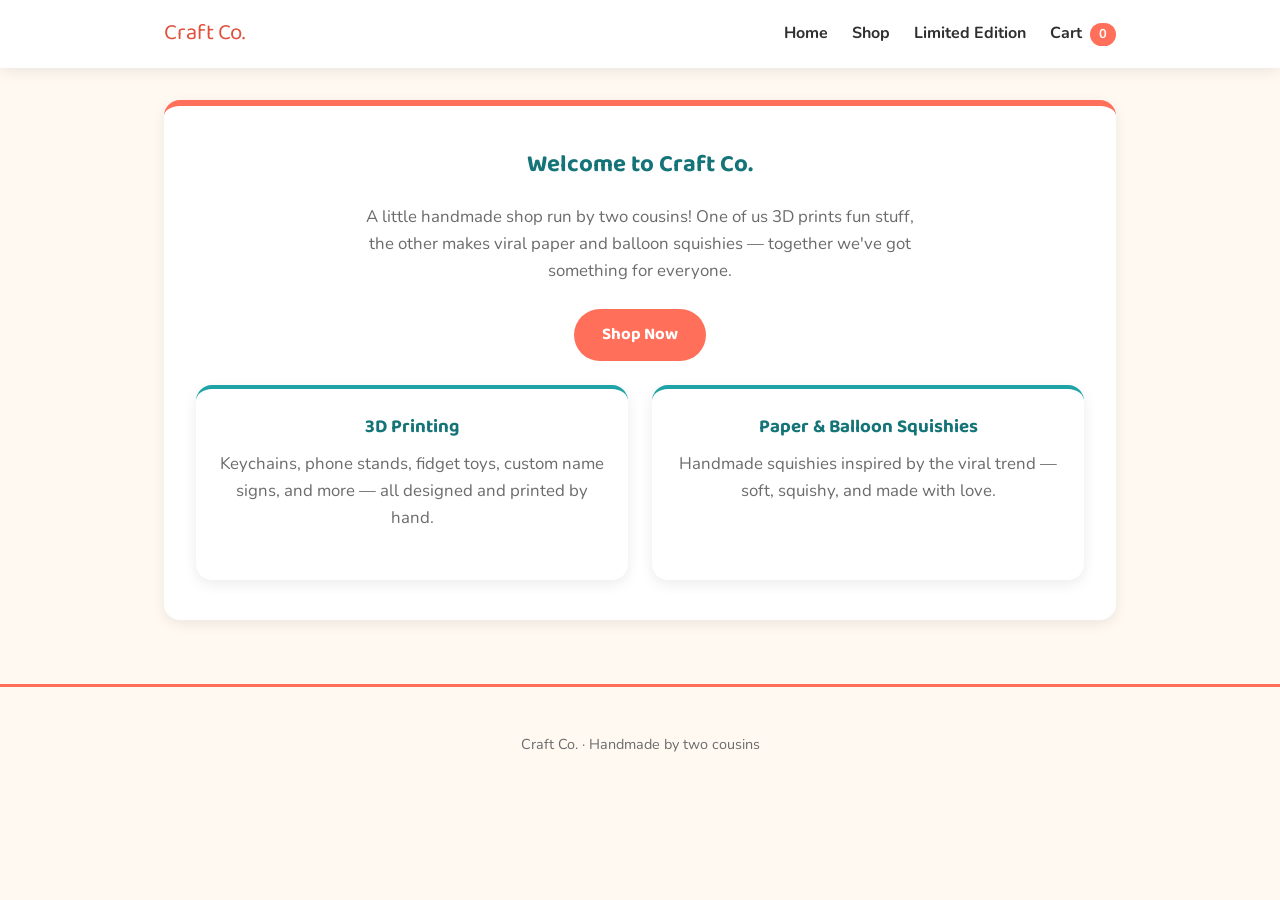
==== index.html @ 9175ce08 "Build Craft Co.: catalog, cart, order form, limited edition shelves, live hosting A craft business s" ====
<!DOCTYPE html>
<html lang="en">
<head>
  <meta charset="UTF-8" />
  <meta name="viewport" content="width=device-width, initial-scale=1.0" />
  <title>Craft Co.</title>
  <link rel="preconnect" href="https://fonts.googleapis.com" />
  <link href="https://fonts.googleapis.com/css2?family=Baloo+2:wght@600;700&family=Nunito:wght@400;700&display=swap" rel="stylesheet" />
  <link rel="stylesheet" href="style.css" />
</head>
<body>

  <header class="site-header">
    <div class="nav-inner">
      <a class="site-title" href="index.html">Craft Co.</a>
      <nav class="site-nav">
        <a href="index.html">Home</a>
        <a href="shop.html">Shop</a>
        <a href="limited.html">Limited Edition</a>
        <a href="order.html">Cart <span class="cart-badge cart-count">0</span></a>
      </nav>
    </div>
  </header>

  <main>
    <section class="hero">
      <h1>Welcome to Craft Co.</h1>
      <p>
        A little handmade shop run by two cousins! One of us 3D prints
        fun stuff, the other makes viral paper and balloon squishies —
        together we've got something for everyone.
      </p>
      <div class="hero-buttons">
        <a class="btn btn-primary" href="shop.html">Shop Now</a>
      </div>

      <div class="crafters-row">
        <div class="crafter-card">
          <h3>3D Printing</h3>
          <p>Keychains, phone stands, fidget toys, custom name signs, and more — all designed and printed by hand.</p>
        </div>
        <div class="crafter-card">
          <h3>Paper &amp; Balloon Squishies</h3>
          <p>Handmade squishies inspired by the viral trend — soft, squishy, and made with love.</p>
        </div>
      </div>
    </section>
  </main>

  <footer class="site-footer">
    <p>Craft Co. &middot; Handmade by two cousins</p>
  </footer>

  <script src="app.js"></script>
</body>
</html>
---- style.css ----
/* ──────────────────────────────────────────────
   COLORS & FONTS
   ────────────────────────────────────────────── */
:root {
  --teal: #1fa2a6;
  --teal-dark: #157477;
  --coral: #ff6f59;
  --coral-dark: #e0503c;
  --cream: #fff9f2;
  --white: #ffffff;
  --text: #2f2f2f;
  --text-light: #6b6b6b;
  --radius: 16px;
  --shadow: 0 4px 14px rgba(0, 0, 0, 0.08);
}

* {
  box-sizing: border-box;
}

body {
  margin: 0;
  font-family: "Nunito", sans-serif;
  background: var(--cream);
  color: var(--text);
  line-height: 1.6;
}

h1, h2, h3 {
  font-family: "Baloo 2", cursive;
  color: var(--teal-dark);
  margin-top: 0;
}

a {
  color: var(--teal-dark);
}

/* ── Header / Nav ── */
.site-header {
  background: var(--white);
  box-shadow: var(--shadow);
  position: sticky;
  top: 0;
  z-index: 10;
}

.nav-inner {
  max-width: 1000px;
  margin: 0 auto;
  padding: 1rem 1.5rem;
  display: flex;
  align-items: center;
  justify-content: space-between;
  flex-wrap: wrap;
  gap: 0.75rem;
}

.site-title {
  font-family: "Baloo 2", cursive;
  font-size: 1.4rem;
  color: var(--coral-dark);
  text-decoration: none;
}

.site-nav a {
  margin-left: 1.25rem;
  text-decoration: none;
  font-weight: 700;
  color: var(--text);
}

.site-nav a:hover {
  color: var(--coral);
}

.cart-badge {
  background: var(--coral);
  color: var(--white);
  border-radius: 999px;
  padding: 0.15rem 0.55rem;
  font-size: 0.8rem;
  margin-left: 0.3rem;
}

/* ── Buttons ── */
.btn {
  display: inline-block;
  padding: 0.8rem 1.75rem;
  border-radius: 999px;
  border: none;
  font-family: "Baloo 2", cursive;
  font-weight: 700;
  font-size: 1.05rem;
  cursor: pointer;
  text-decoration: none;
}

.btn-primary {
  background: var(--coral);
  color: var(--white);
}

.btn-secondary {
  background: var(--teal);
  color: var(--white);
}

.btn-small {
  padding: 0.45rem 1rem;
  font-size: 0.85rem;
}

/* ── Layout ── */
main {
  max-width: 1000px;
  margin: 0 auto;
  padding: 2rem 1.5rem 4rem;
}

.hero {
  text-align: center;
  background: var(--white);
  border-radius: var(--radius);
  box-shadow: var(--shadow);
  padding: 2.5rem 2rem;
  border-top: 6px solid var(--coral);
}

.hero p {
  color: var(--text-light);
  font-size: 1.05rem;
  max-width: 550px;
  margin: 0.5rem auto 1.5rem;
}

.hero-buttons {
  display: flex;
  gap: 1rem;
  justify-content: center;
  flex-wrap: wrap;
}

/* ── Crafters row ── */
.crafters-row {
  display: flex;
  gap: 1.5rem;
  flex-wrap: wrap;
  margin-top: 1.5rem;
}

.crafter-card {
  flex: 1 1 260px;
  background: var(--white);
  border-radius: var(--radius);
  box-shadow: var(--shadow);
  padding: 1.5rem;
  text-align: center;
  border-top: 4px solid var(--teal);
}

.crafter-card h3 {
  margin-bottom: 0.4rem;
}

/* ── Product grid ── */
.product-grid {
  display: grid;
  grid-template-columns: repeat(auto-fill, minmax(200px, 1fr));
  gap: 1.25rem;
  margin-top: 1.5rem;
}

.product-card {
  background: var(--white);
  border-radius: var(--radius);
  box-shadow: var(--shadow);
  padding: 1.25rem;
  text-align: center;
  border-top: 4px solid var(--coral);
}

.product-photo {
  width: 100%;
  aspect-ratio: 4 / 3;
  background: #f0f2f5;
  border: 2px dashed #d4d9e2;
  border-radius: 10px;
  display: flex;
  align-items: center;
  justify-content: center;
  color: #9aa1b8;
  font-size: 0.8rem;
  font-weight: 700;
  margin-bottom: 0.6rem;
}

.product-name {
  font-family: "Baloo 2", cursive;
  font-weight: 700;
  font-size: 1.05rem;
}

.product-maker {
  font-size: 0.8rem;
  color: var(--text-light);
  margin-bottom: 0.3rem;
}

.product-price {
  color: var(--coral-dark);
  font-weight: 700;
  margin: 0.3rem 0 0.8rem;
}

/* ── Limited Edition floating shelves ── */
.shelf {
  margin: 3.5rem 0 4.5rem;
}

.shelf-items {
  display: flex;
  gap: 2rem;
  justify-content: center;
  flex-wrap: wrap;
  padding: 0 1rem;
  position: relative;
  z-index: 2;
}

.shelf-item {
  width: 180px;
  text-align: center;
  transform: translateY(-6px);
}

.shelf-item .product-photo {
  margin-bottom: 0.5rem;
}

.limited-badge {
  display: inline-block;
  background: var(--coral);
  color: var(--white);
  font-size: 0.7rem;
  font-weight: 700;
  padding: 0.2rem 0.6rem;
  border-radius: 999px;
  margin-bottom: 0.5rem;
}

.shelf-bar {
  height: 18px;
  margin: -0.5rem 2rem 0;
  background: linear-gradient(180deg, var(--teal), var(--teal-dark));
  border-radius: 4px;
  box-shadow: 0 18px 20px -8px rgba(0, 0, 0, 0.35);
  position: relative;
  z-index: 1;
}

/* ── Cart / order page ── */
.cart-list {
  background: var(--white);
  border-radius: var(--radius);
  box-shadow: var(--shadow);
  padding: 1.5rem;
  margin-bottom: 1.5rem;
}

.cart-item {
  display: flex;
  align-items: center;
  justify-content: space-between;
  gap: 1rem;
  padding: 0.75rem 0;
  border-bottom: 2px dashed #eee;
}

.cart-item:last-child {
  border-bottom: none;
}

.cart-item-name {
  font-weight: 700;
}

.cart-item-controls {
  display: flex;
  align-items: center;
  gap: 0.5rem;
}

.qty-btn {
  width: 28px;
  height: 28px;
  border-radius: 50%;
  border: 2px solid var(--teal);
  background: var(--white);
  color: var(--teal-dark);
  font-weight: 700;
  cursor: pointer;
}

.cart-total {
  display: flex;
  justify-content: space-between;
  font-family: "Baloo 2", cursive;
  font-weight: 700;
  font-size: 1.2rem;
  padding-top: 1rem;
  border-top: 3px solid var(--teal);
}

.empty-state {
  text-align: center;
  color: var(--text-light);
  padding: 2rem;
}

.pay-note {
  background: #fff4e0;
  border: 2px dashed var(--coral);
  border-radius: var(--radius);
  padding: 1rem 1.25rem;
  font-weight: 700;
  text-align: center;
  margin-bottom: 1.5rem;
}

/* ── Forms ── */
form {
  background: var(--white);
  border-radius: var(--radius);
  box-shadow: var(--shadow);
  padding: 2rem;
}

.form-group {
  margin-bottom: 1.25rem;
}

.form-row {
  display: flex;
  gap: 1.25rem;
  flex-wrap: wrap;
}

.form-row .form-group {
  flex: 1 1 200px;
}

label {
  display: block;
  font-weight: 700;
  margin-bottom: 0.4rem;
}

input,
textarea,
select {
  width: 100%;
  padding: 0.65rem 0.75rem;
  border: 2px solid #dcdfe6;
  border-radius: 10px;
  font-family: "Nunito", sans-serif;
  font-size: 1rem;
}

input:focus,
textarea:focus,
select:focus {
  outline: none;
  border-color: var(--teal);
}

textarea {
  resize: vertical;
  min-height: 90px;
}

.form-error {
  color: var(--coral-dark);
  font-weight: 700;
  margin-top: 1rem;
}

.hidden {
  display: none !important;
}

/* ── Footer ── */
.site-footer {
  text-align: center;
  padding: 2rem 1.5rem;
  color: var(--text-light);
  font-size: 0.9rem;
  border-top: 3px solid var(--coral);
}

@media (max-width: 600px) {
  .nav-inner {
    flex-direction: column;
    align-items: flex-start;
  }

  .site-nav a {
    margin-left: 0;
    margin-right: 1rem;
  }
}
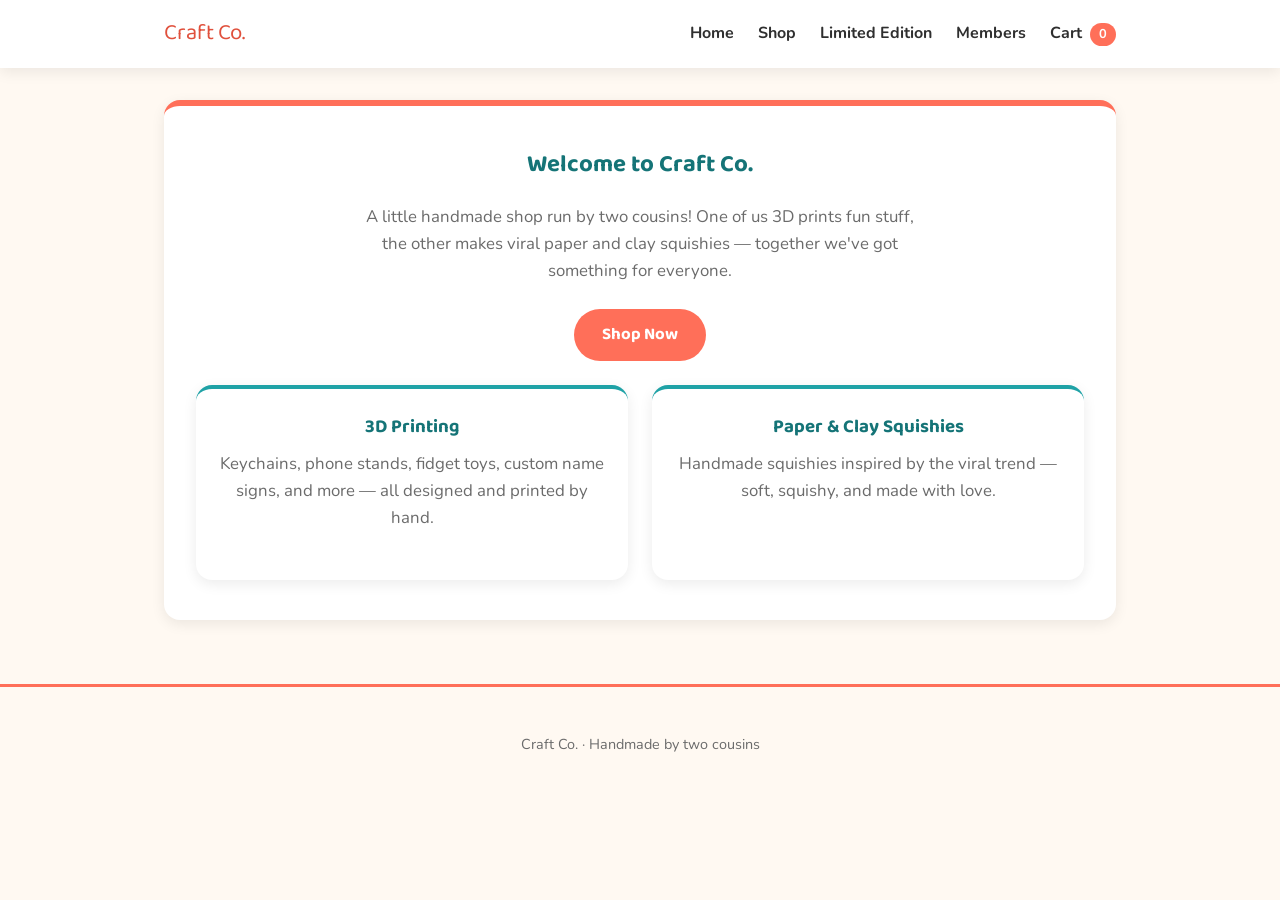
==== commit 6bad1b99: "Replace balloon squishies with clay and mystery dumpling squishies Removes both balloon-squishy prod" ====
--- a/index.html
+++ b/index.html
@@ -17,6 +17,7 @@
         <a href="index.html">Home</a>
         <a href="shop.html">Shop</a>
         <a href="limited.html">Limited Edition</a>
+        <a href="members.html">Members</a>
         <a href="order.html">Cart <span class="cart-badge cart-count">0</span></a>
       </nav>
     </div>
@@ -27,7 +28,7 @@
       <h1>Welcome to Craft Co.</h1>
       <p>
         A little handmade shop run by two cousins! One of us 3D prints
-        fun stuff, the other makes viral paper and balloon squishies —
+        fun stuff, the other makes viral paper and clay squishies —
         together we've got something for everyone.
       </p>
       <div class="hero-buttons">
@@ -40,7 +41,7 @@
           <p>Keychains, phone stands, fidget toys, custom name signs, and more — all designed and printed by hand.</p>
         </div>
         <div class="crafter-card">
-          <h3>Paper &amp; Balloon Squishies</h3>
+          <h3>Paper &amp; Clay Squishies</h3>
           <p>Handmade squishies inspired by the viral trend — soft, squishy, and made with love.</p>
         </div>
       </div>
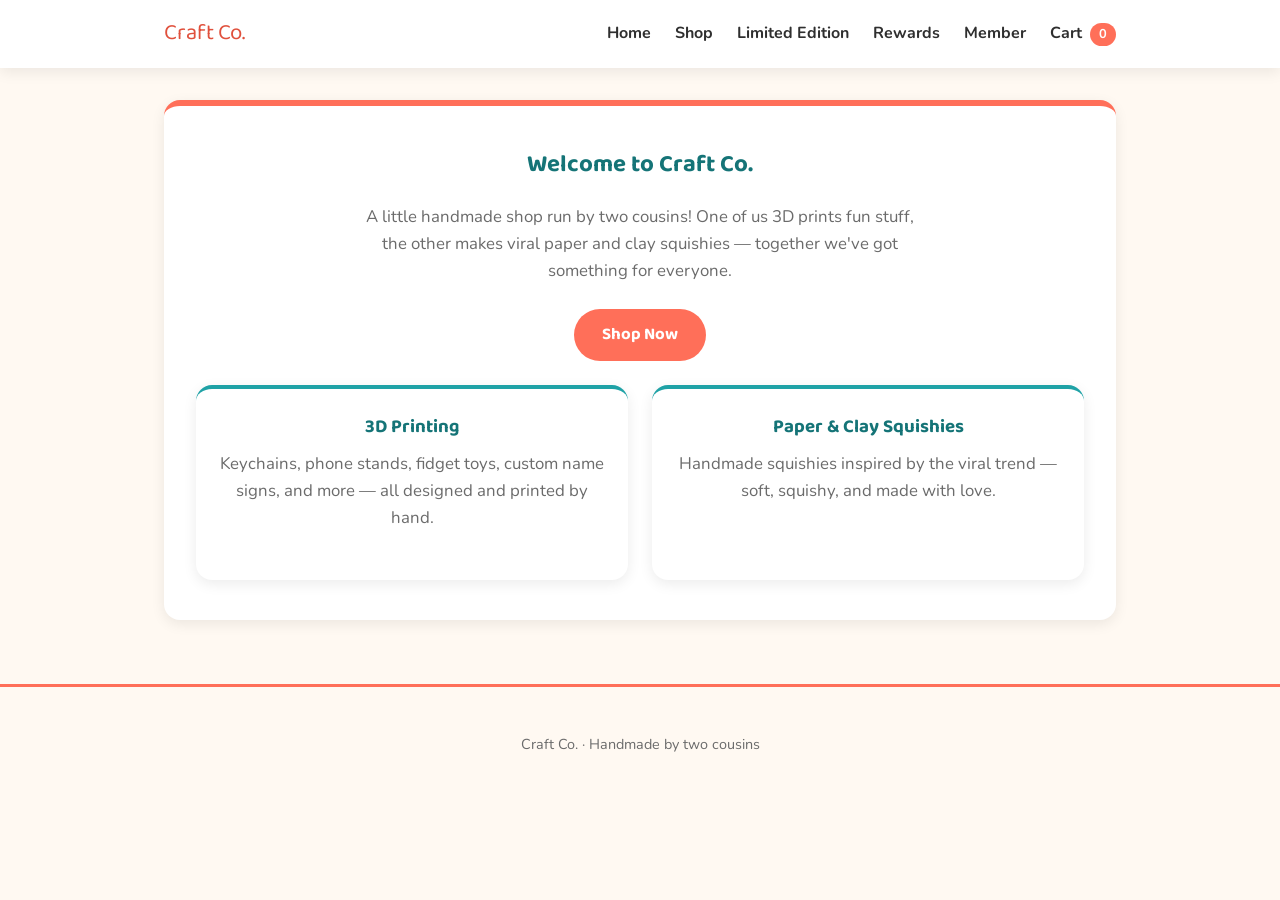
==== commit e9170ab5: "Add paid membership page, S'mores Squishy, and cancellation flow New dedicated member.html page: $10" ====
--- a/index.html
+++ b/index.html
@@ -17,7 +17,8 @@
         <a href="index.html">Home</a>
         <a href="shop.html">Shop</a>
         <a href="limited.html">Limited Edition</a>
-        <a href="members.html">Members</a>
+        <a href="members.html">Rewards</a>
+        <a href="member.html">Member</a>
         <a href="order.html">Cart <span class="cart-badge cart-count">0</span></a>
       </nav>
     </div>
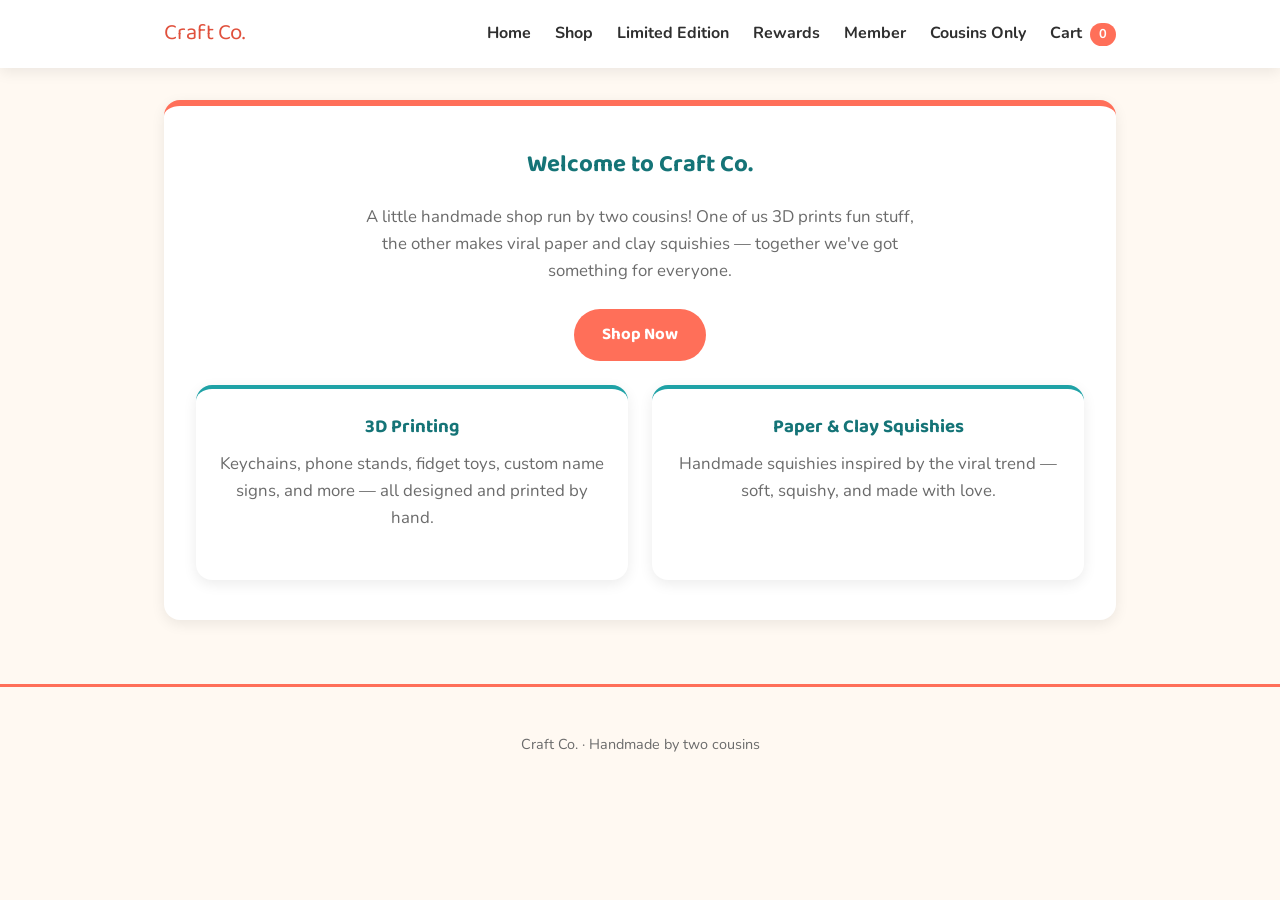
==== commit 9ee87953: "Add passcode-gated Cousins Only private notes page Same lightweight passcode pattern as the babysitt" ====
--- a/index.html
+++ b/index.html
@@ -19,6 +19,7 @@
         <a href="limited.html">Limited Edition</a>
         <a href="members.html">Rewards</a>
         <a href="member.html">Member</a>
+        <a href="private.html">Cousins Only</a>
         <a href="order.html">Cart <span class="cart-badge cart-count">0</span></a>
       </nav>
     </div>
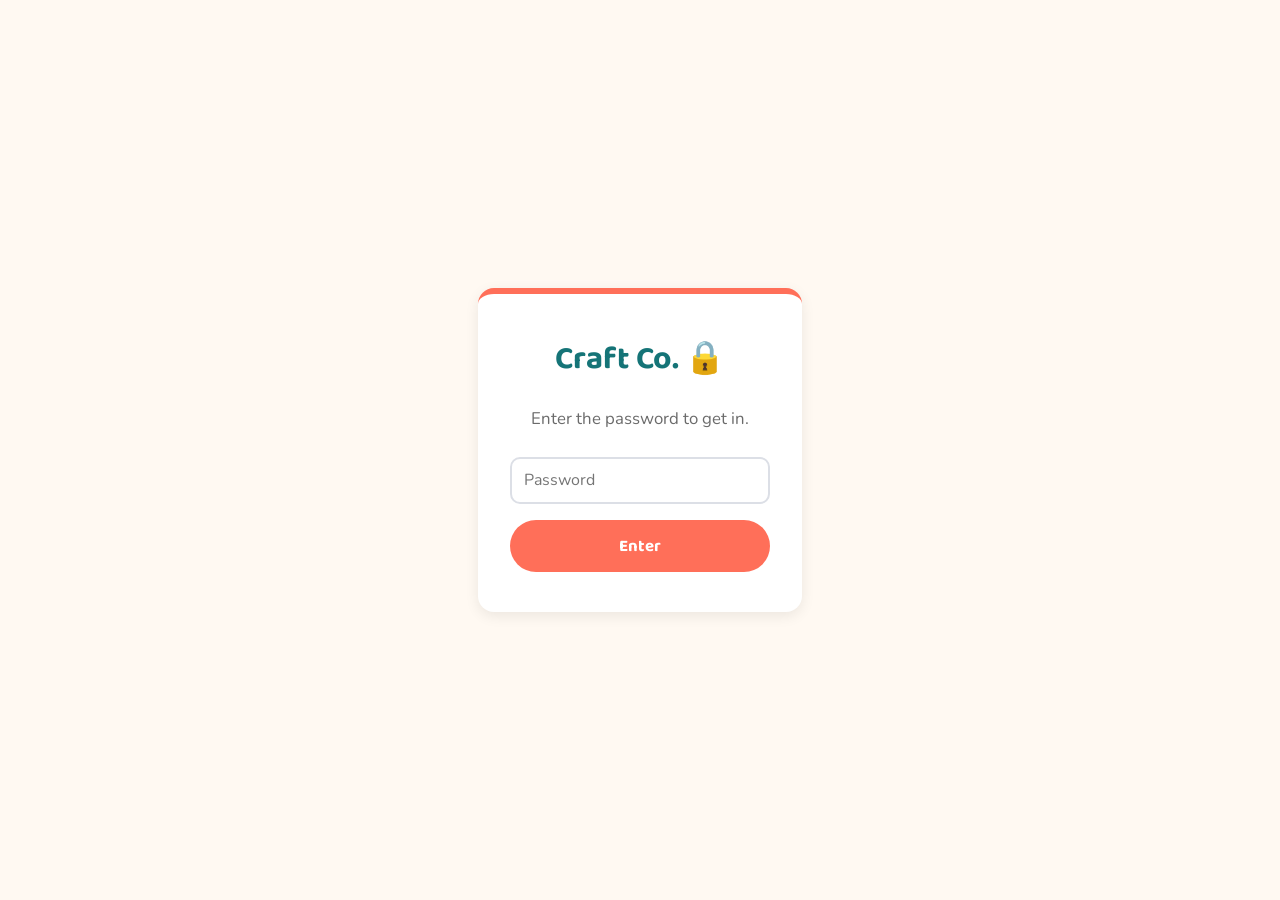
==== commit 10fac43b: "Add a site-wide password gate covering every page" ====
--- a/index.html
+++ b/index.html
@@ -9,6 +9,19 @@
   <link rel="stylesheet" href="style.css" />
 </head>
 <body>
+
+  <div id="site-gate" class="site-gate">
+    <div class="hero" style="max-width: 340px;">
+      <h1>Craft Co. 🔒</h1>
+      <p>Enter the password to get in.</p>
+      <form id="site-gate-form" style="max-width: 260px; margin: 0 auto; box-shadow: none; padding: 0; background: none;">
+        <input type="password" id="site-gate-input" placeholder="Password" required />
+        <button type="submit" class="btn btn-primary" style="margin-top: 1rem; width: 100%;">Enter</button>
+        <p id="site-gate-error" class="hidden form-error"></p>
+      </form>
+    </div>
+  </div>
+
 
   <header class="site-header">
     <div class="nav-inner">
--- a/style.css
+++ b/style.css
@@ -18,6 +18,18 @@
   box-sizing: border-box;
 }
 
+/* ── Site-wide password gate (covers the whole page until unlocked) ── */
+.site-gate {
+  position: fixed;
+  inset: 0;
+  z-index: 9999;
+  background: var(--cream);
+  display: flex;
+  align-items: center;
+  justify-content: center;
+  padding: 1.5rem;
+}
+
 body {
   margin: 0;
   font-family: "Nunito", sans-serif;
@@ -326,6 +338,178 @@
   font-weight: 700;
   text-align: center;
   margin-bottom: 1.5rem;
+}
+
+/* ── Text thread (private.html) ── */
+.chat-thread {
+  height: 380px;
+  overflow-y: auto;
+  background: #f0f2f5;
+  border-radius: var(--radius);
+  padding: 1rem;
+  margin: 1rem 0;
+  display: flex;
+  flex-direction: column;
+  gap: 0.5rem;
+  text-align: left;
+}
+
+.chat-message {
+  max-width: 75%;
+  padding: 0.55rem 0.85rem;
+  border-radius: 16px;
+  font-size: 0.95rem;
+  line-height: 1.35;
+  word-wrap: break-word;
+}
+
+.chat-message .chat-sender {
+  font-size: 0.7rem;
+  font-weight: 700;
+  opacity: 0.7;
+  margin-bottom: 0.1rem;
+}
+
+.chat-message.mine {
+  align-self: flex-end;
+  background: var(--teal);
+  color: var(--white);
+  border-bottom-right-radius: 4px;
+}
+
+.chat-message.theirs {
+  align-self: flex-start;
+  background: var(--white);
+  color: var(--text);
+  border-bottom-left-radius: 4px;
+  box-shadow: var(--shadow);
+}
+
+.emoji-row {
+  display: flex;
+  gap: 0.5rem;
+  justify-content: center;
+  flex-wrap: wrap;
+  margin-bottom: 0.75rem;
+}
+
+.emoji-btn {
+  border: none;
+  background: var(--white);
+  box-shadow: var(--shadow);
+  border-radius: 999px;
+  width: 40px;
+  height: 40px;
+  font-size: 1.2rem;
+  cursor: pointer;
+}
+
+.chat-input-row {
+  display: flex;
+  gap: 0.75rem;
+  box-shadow: none;
+  background: none;
+  padding: 0;
+}
+
+.chat-input-row input {
+  flex: 1;
+  border-radius: 999px;
+}
+
+.chat-message {
+  position: relative;
+  cursor: pointer;
+}
+
+.chat-heart {
+  position: absolute;
+  bottom: -10px;
+  right: 6px;
+  font-size: 0.9rem;
+}
+
+.chat-delete-btn {
+  position: absolute;
+  top: -8px;
+  left: -8px;
+  width: 20px;
+  height: 20px;
+  border-radius: 50%;
+  border: none;
+  background: var(--coral);
+  color: var(--white);
+  font-size: 0.65rem;
+  line-height: 1;
+  cursor: pointer;
+  display: none;
+}
+
+.chat-message.mine:hover .chat-delete-btn {
+  display: block;
+}
+
+.poll-option {
+  display: block;
+  width: 100%;
+  text-align: left;
+  margin-top: 0.4rem;
+  padding: 0.4rem 0.6rem;
+  border-radius: 10px;
+  border: 2px solid rgba(255, 255, 255, 0.5);
+  background: rgba(255, 255, 255, 0.15);
+  color: inherit;
+  font-family: "Nunito", sans-serif;
+  font-size: 0.85rem;
+  cursor: pointer;
+}
+
+.chat-message.theirs .poll-option {
+  border-color: var(--teal);
+  background: var(--cream);
+}
+
+.poll-option.picked {
+  background: var(--teal);
+  color: var(--white);
+  border-color: var(--teal-dark);
+}
+
+.poll-form {
+  display: flex;
+  flex-direction: column;
+  gap: 0.6rem;
+  max-width: 320px;
+  margin: 0.75rem auto 0;
+  box-shadow: none;
+  background: none;
+  padding: 0;
+}
+
+.call-bar {
+  display: flex;
+  align-items: center;
+  justify-content: center;
+  gap: 0.75rem;
+  background: var(--teal);
+  color: var(--white);
+  border-radius: 999px;
+  padding: 0.6rem 1rem;
+  margin-bottom: 0.75rem;
+  font-weight: 700;
+}
+
+.call-bar.call-bar-error {
+  background: var(--coral-dark);
+}
+
+#remote-video {
+  width: 100%;
+  max-width: 420px;
+  border-radius: var(--radius);
+  margin: 0.75rem auto;
+  display: block;
+  box-shadow: var(--shadow);
 }
 
 /* ── Forms ── */
